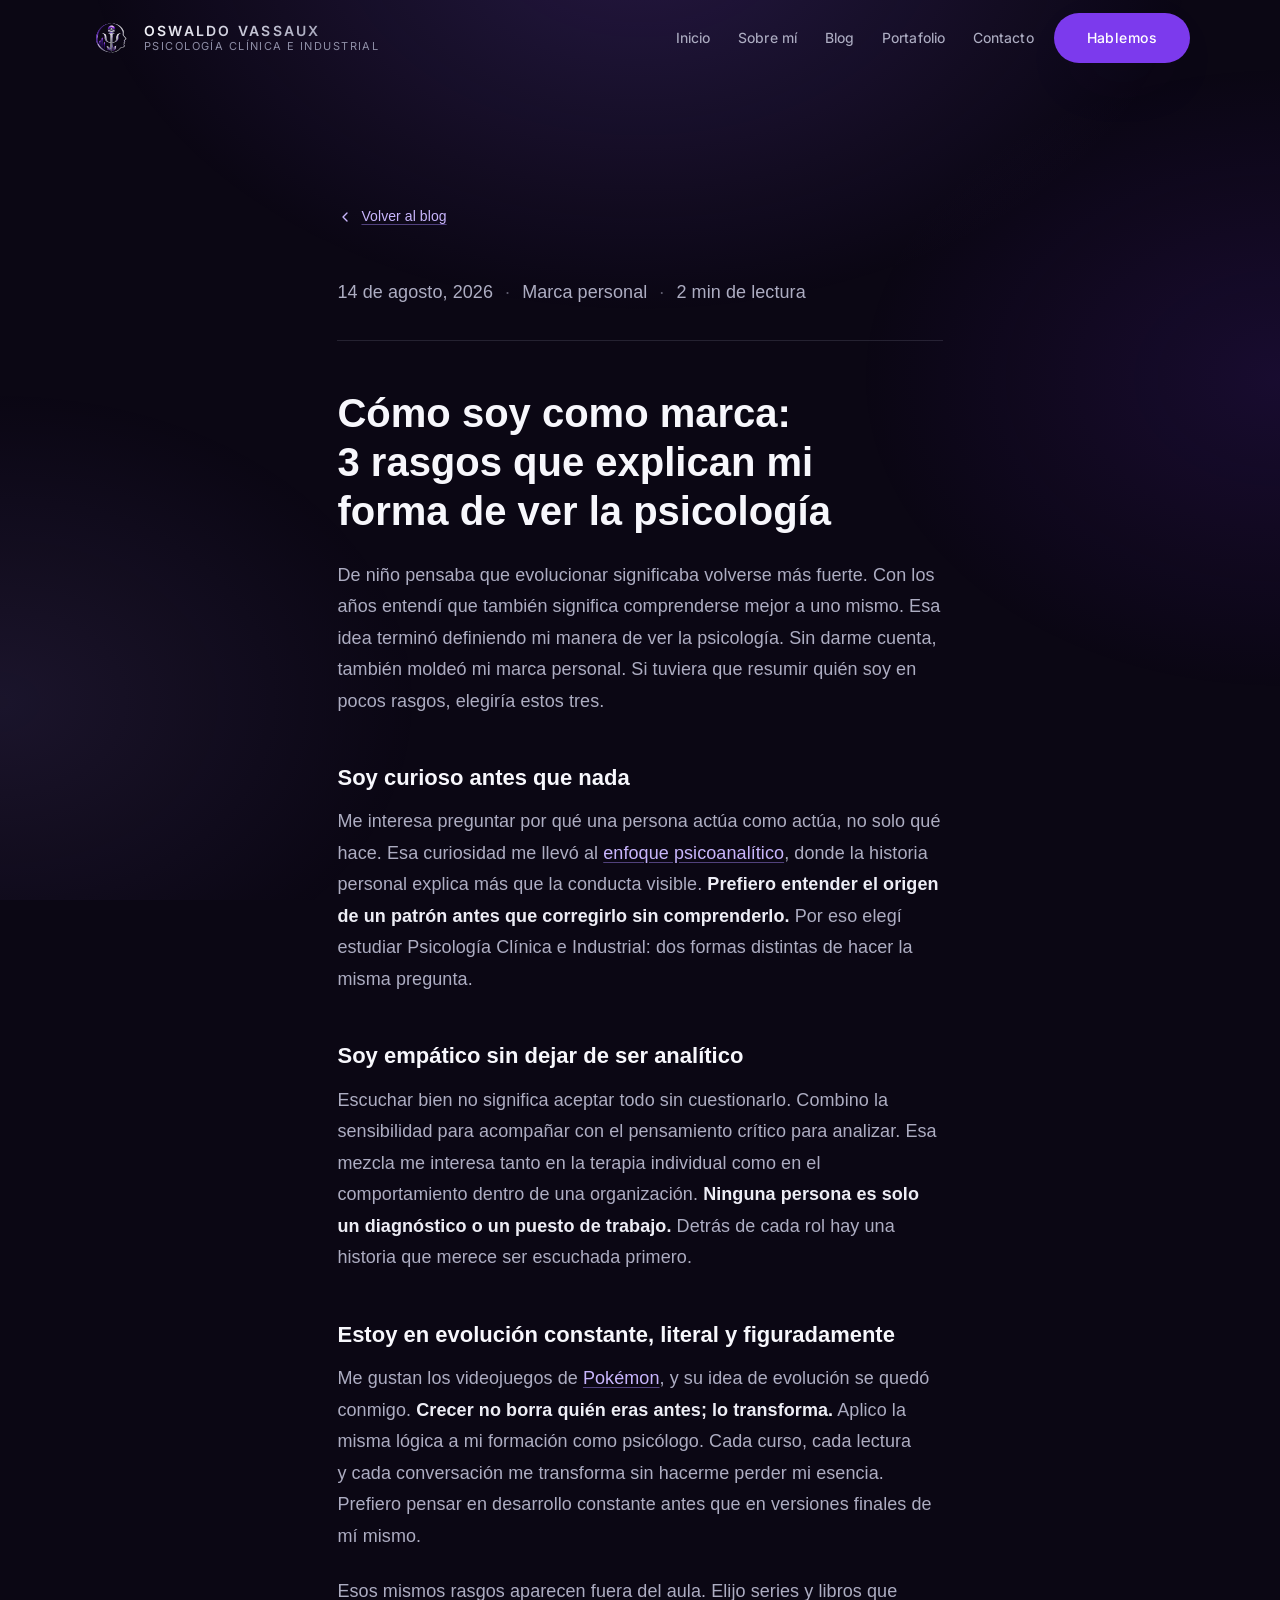
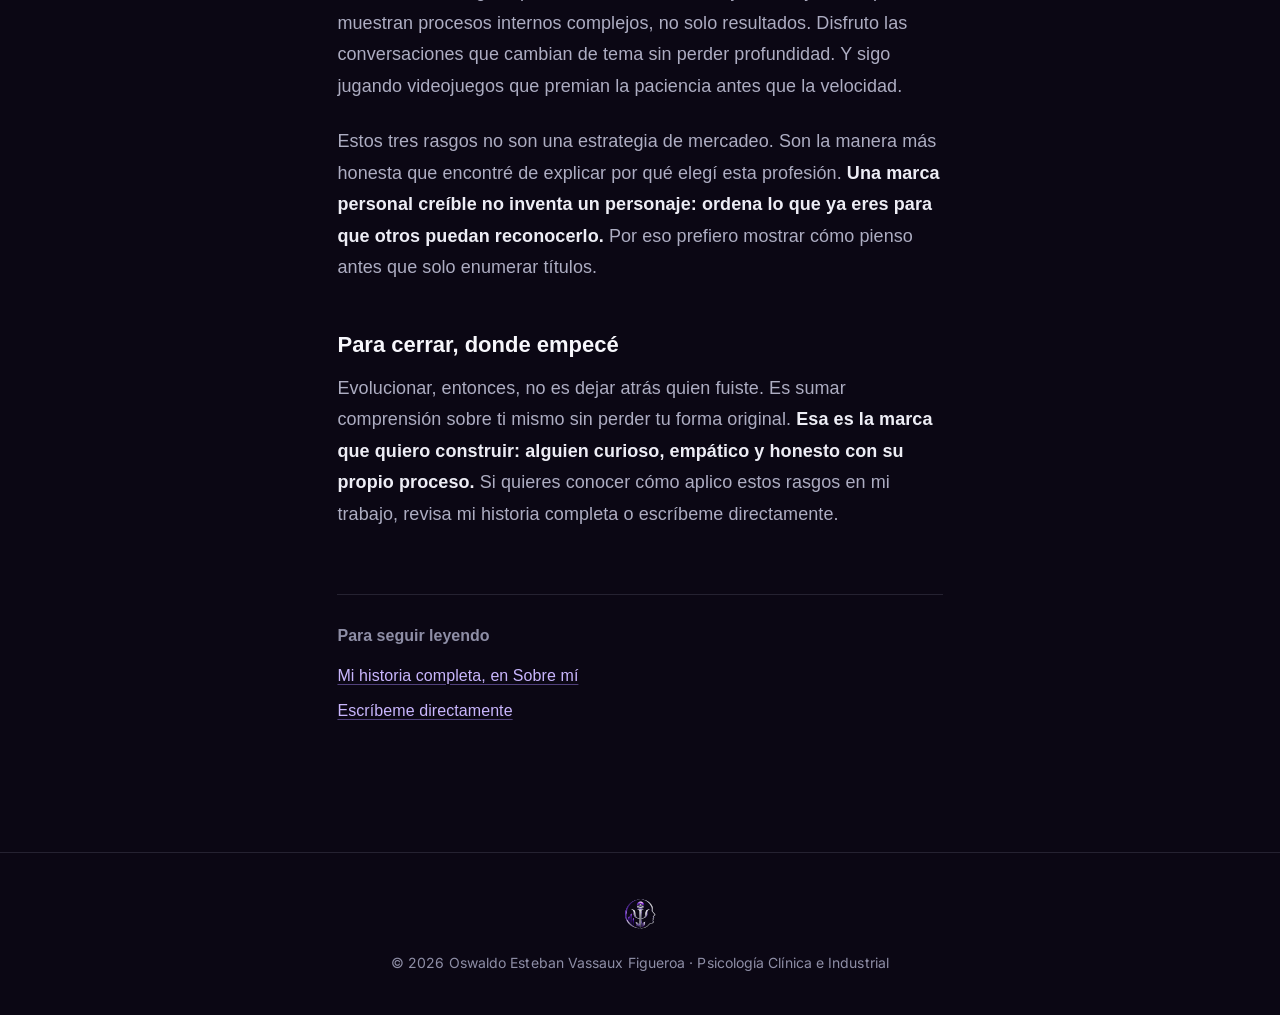
==== blog-como-soy-como-marca.html @ ae0f7b29 "feat: reestructurar como sitio multi-pagina con Home, Sobre mi, Blog y Portafolio/Contacto Reorganiz" ====
<!DOCTYPE html>
<html lang="es" class="no-js">
<head>
<meta charset="UTF-8">
<meta name="viewport" content="width=device-width, initial-scale=1">
<title>Cómo soy como marca: 3 rasgos que explican mi forma de ver la psicología</title>
<meta name="description" content="Tres rasgos de marca personal —curiosidad, empatía analítica y evolución constante— que explican por qué Oswaldo Vassaux eligió la psicología.">
<meta name="theme-color" content="#0B0714">

<meta property="og:type" content="article">
<meta property="og:locale" content="es_GT">
<meta property="og:title" content="Cómo soy como marca: 3 rasgos que explican mi forma de ver la psicología">
<meta property="og:description" content="Tres rasgos de marca personal que explican por qué elegí la psicología.">
<meta property="og:image" content="assets/img/og.jpg">
<meta name="twitter:card" content="summary_large_image">

<link rel="icon" href="assets/img/favicon-32.png" sizes="32x32" type="image/png">
<link rel="apple-touch-icon" href="assets/img/apple-touch-icon.png">

<link rel="preconnect" href="https://fonts.googleapis.com">
<link rel="preconnect" href="https://fonts.gstatic.com" crossorigin>
<link href="https://fonts.googleapis.com/css2?family=Inter:wght@300;400;500;600&family=Playfair+Display:ital,wght@0,400;0,500;0,600;1,400;1,500&display=swap" rel="stylesheet">
<link rel="stylesheet" href="assets/css/styles.css">
<link rel="stylesheet" href="assets/css/blog.css">
<script>document.documentElement.classList.remove('no-js');</script>
</head>
<body>

<a class="skip-link" href="#main">Saltar al contenido principal</a>

<header class="header" id="header">
  <div class="container header__inner">
    <a class="brand" href="index.html" aria-label="Oswaldo Vassaux — inicio">
      <img class="mark mark--nav" src="assets/img/marca.png" alt="" width="640" height="640" decoding="async">
      <span class="brand__text">
        <span class="brand__name">Oswaldo Vassaux</span>
        <span class="brand__role">Psicología Clínica e Industrial</span>
      </span>
    </a>
    <button class="nav__toggle" id="navToggle" type="button"
            aria-expanded="false" aria-controls="primaryNav" aria-label="Abrir menú de navegación">
      <span class="nav__toggle-bars" aria-hidden="true"><span></span><span></span><span></span></span>
    </button>
    <nav class="nav" id="primaryNav" aria-label="Navegación principal">
      <ul class="nav__list">
        <li><a class="nav__link" href="index.html">Inicio</a></li>
        <li><a class="nav__link" href="sobre-mi.html">Sobre mí</a></li>
        <li><a class="nav__link" href="blog.html">Blog</a></li>
        <li><a class="nav__link" href="portafolio.html">Portafolio</a></li>
        <li><a class="nav__link" href="contacto.html">Contacto</a></li>
      </ul>
      <a class="btn btn--primary" href="contacto.html">Hablemos</a>
    </nav>
  </div>
</header>

<main id="main">
<section class="section">
  <div class="container">

    <article class="blog-post">

      <a class="blog-post__back" href="blog.html">
        <svg viewBox="0 0 24 24" fill="none" stroke="currentColor" stroke-width="2" stroke-linecap="round" stroke-linejoin="round" aria-hidden="true"><path d="M15 6l-6 6 6 6"/></svg>
        Volver al blog
      </a>

      <p class="blog-post__meta">
        <time datetime="2026-08-14">14 de agosto, 2026</time>
        <span class="dot" aria-hidden="true">·</span>
        <span>Marca personal</span>
        <span class="dot" aria-hidden="true">·</span>
        <span>2 min de lectura</span>
      </p>

      <h1 class="blog-post__title">Cómo soy como marca: 3 rasgos que explican mi forma de ver la psicología</h1>

      <p class="blog-post__lead">
        De niño pensaba que evolucionar significaba volverse más fuerte. Con los
        años entendí que también significa comprenderse mejor a uno mismo. Esa
        idea terminó definiendo mi manera de ver la psicología. Sin darme cuenta,
        también moldeó mi marca personal. Si tuviera que resumir quién soy en
        pocos rasgos, elegiría estos tres.
      </p>

      <h2>Soy curioso antes que nada</h2>
      <p>
        Me interesa preguntar por qué una persona actúa como actúa, no solo qué
        hace. Esa curiosidad me llevó al
        <a href="https://es.wikipedia.org/wiki/Psicoan%C3%A1lisis" target="_blank" rel="noopener noreferrer">enfoque psicoanalítico</a>,
        donde la historia personal explica más que la conducta visible.
        <strong>Prefiero entender el origen de un patrón antes que corregirlo sin comprenderlo.</strong>
        Por eso elegí estudiar Psicología Clínica e Industrial: dos formas distintas
        de hacer la misma pregunta.
      </p>

      <h2>Soy empático sin dejar de ser analítico</h2>
      <p>
        Escuchar bien no significa aceptar todo sin cuestionarlo. Combino la
        sensibilidad para acompañar con el pensamiento crítico para analizar.
        Esa mezcla me interesa tanto en la terapia individual como en el
        comportamiento dentro de una organización.
        <strong>Ninguna persona es solo un diagnóstico o un puesto de trabajo.</strong>
        Detrás de cada rol hay una historia que merece ser escuchada primero.
      </p>

      <h2>Estoy en evolución constante, literal y figuradamente</h2>
      <p>
        Me gustan los videojuegos de <a href="https://www.pokemon.com/es/" target="_blank" rel="noopener noreferrer">Pokémon</a>,
        y su idea de evolución se quedó conmigo.
        <strong>Crecer no borra quién eras antes; lo transforma.</strong>
        Aplico la misma lógica a mi formación como psicólogo. Cada curso, cada
        lectura y cada conversación me transforma sin hacerme perder mi esencia.
        Prefiero pensar en desarrollo constante antes que en versiones finales
        de mí mismo.
      </p>
      <p>
        Esos mismos rasgos aparecen fuera del aula. Elijo series y libros que
        muestran procesos internos complejos, no solo resultados. Disfruto las
        conversaciones que cambian de tema sin perder profundidad. Y sigo
        jugando videojuegos que premian la paciencia antes que la velocidad.
      </p>

      <p>
        Estos tres rasgos no son una estrategia de mercadeo. Son la manera más
        honesta que encontré de explicar por qué elegí esta profesión.
        <strong>Una marca personal creíble no inventa un personaje: ordena lo que ya eres para que otros puedan reconocerlo.</strong>
        Por eso prefiero mostrar cómo pienso antes que solo enumerar títulos.
      </p>

      <h2>Para cerrar, donde empecé</h2>
      <p>
        Evolucionar, entonces, no es dejar atrás quien fuiste. Es sumar
        comprensión sobre ti mismo sin perder tu forma original.
        <strong>Esa es la marca que quiero construir: alguien curioso, empático y honesto con su propio proceso.</strong>
        Si quieres conocer cómo aplico estos rasgos en mi trabajo, revisa mi
        historia completa o escríbeme directamente.
      </p>

      <nav class="blog-post__links" aria-label="Enlaces relacionados">
        <h2>Para seguir leyendo</h2>
        <ul>
          <li><a href="sobre-mi.html">Mi historia completa, en Sobre mí</a></li>
          <li><a href="contacto.html">Escríbeme directamente</a></li>
        </ul>
      </nav>

    </article>

  </div>
</section>
</main>

<footer class="footer">
  <div class="container footer__inner">
    <img class="mark mark--nav" src="assets/img/marca.png" alt="" width="640" height="640" loading="lazy" decoding="async">
    <p class="footer__note">
      © <span id="year">2026</span> Oswaldo Esteban Vassaux Figueroa · Psicología Clínica e Industrial
    </p>
  </div>
</footer>

<script src="assets/js/main.js" defer></script>
</body>
</html>
---- assets/css/styles.css ----
/* ==========================================================================
   OSWALDO VASSAUX — Psicología Clínica e Industrial
   Design system: Minimalism & Swiss Style (dark editorial)
   Palette derived from the brand logo: aubergine, metallic silver, violet
   ========================================================================== */

/* --------------------------------------------------------------------------
   1. TOKENS
   -------------------------------------------------------------------------- */

:root {
  /* --- Surfaces (deep aubergine, from the logo background) --- */
  --color-bg:            #0B0714;
  --color-surface:       #100A1C;
  --color-surface-2:     #17102A;
  --color-surface-3:     #1E1537;

  /* --- Silver (metallic emblem) --- */
  --color-silver-100:    #F5F5FA;
  --color-silver-200:    #DFDFEA;
  --color-silver-300:    #C6C6D6;
  --color-silver-400:    #A2A2B8;
  --color-silver-500:    #82829A;

  /* --- Violet (gradient of the mark) --- */
  --color-violet-200:    #DDD1FE;
  --color-violet-300:    #C9B6FD;
  --color-violet-400:    #A78BFA;
  --color-violet-500:    #8B5CF6;
  --color-violet-600:    #7C3AED;
  --color-violet-700:    #6D28D9;
  --color-violet-900:    #3B1D75;

  /* --- Leaf accent (growth) --- */
  --color-leaf:          #9BD5B4;

  /* --- Semantic --- */
  --color-text:          #EDEDF5;   /* 16:1 on --color-bg */
  --color-text-muted:    #ADADC2;   /*  8.5:1 on --color-bg */
  --color-text-subtle:   #8E8EA6;   /*  5.6:1 on --color-bg */
  --color-heading:       #F7F7FC;
  --color-accent:        var(--color-violet-400);
  --color-cta:           var(--color-violet-600);
  --color-on-cta:        #FFFFFF;   /* 5.1:1 on --color-cta */
  --color-border:        rgba(199, 198, 224, 0.14);
  --color-border-strong: rgba(199, 198, 224, 0.26);
  --color-ring:          var(--color-violet-300);

  /* --- Gradients --- */
  --grad-silver: linear-gradient(135deg, #F5F5FA 0%, #C6C6D6 45%, #8E8EA6 100%);
  --grad-violet: linear-gradient(135deg, #C9B6FD 0%, #8B5CF6 55%, #6D28D9 100%);
  --grad-mixed:  linear-gradient(115deg, #DFDFEA 0%, #C9B6FD 40%, #8B5CF6 100%);

  /* --- Typography --- */
  --font-heading: 'Playfair Display', Georgia, 'Times New Roman', serif;
  --font-body:    'Inter', -apple-system, BlinkMacSystemFont, 'Segoe UI', Roboto, sans-serif;

  --text-xs:   0.75rem;    /* 12 */
  --text-sm:   0.875rem;   /* 14 */
  --text-base: 1rem;       /* 16 */
  --text-lg:   1.125rem;   /* 18 */
  --text-xl:   1.375rem;   /* 22 */
  --text-2xl:  1.75rem;    /* 28 */
  --text-3xl:  2.25rem;    /* 36 */
  --text-4xl:  3rem;       /* 48 */
  --text-5xl:  4rem;       /* 64 */

  /* --- Spacing (spacious scale, density dial = 3) --- */
  --space-1:  0.25rem;
  --space-2:  0.5rem;
  --space-3:  0.75rem;
  --space-4:  1rem;
  --space-5:  1.5rem;
  --space-6:  2rem;
  --space-7:  2.5rem;
  --space-8:  3rem;
  --space-9:  4rem;
  --space-10: 6rem;
  --space-11: 8rem;

  /* --- Radii --- */
  --radius-sm:  6px;
  --radius-md:  12px;
  --radius-lg:  18px;
  --radius-xl:  26px;
  --radius-pill: 999px;

  /* --- Motion (tier: standard) --- */
  --ease-out:   cubic-bezier(0.22, 0.61, 0.36, 1);
  --ease-in-out: cubic-bezier(0.65, 0, 0.35, 1);
  --dur-fast:   160ms;
  --dur-base:   240ms;
  --dur-slow:   520ms;

  /* --- Layout --- */
  --container: 1180px;
  --measure:   68ch;

  /* --- Elevation --- */
  --shadow-sm: 0 1px 2px rgba(0, 0, 0, 0.4);
  --shadow-md: 0 8px 24px -8px rgba(0, 0, 0, 0.6);
  --shadow-lg: 0 24px 60px -20px rgba(0, 0, 0, 0.75);
  --shadow-violet: 0 20px 60px -24px rgba(139, 92, 246, 0.55);

  /* --- Z-index scale --- */
  --z-base: 0;
  --z-raised: 10;
  --z-sticky: 40;
  --z-overlay: 100;
  --z-modal: 1000;
}

/* --------------------------------------------------------------------------
   2. RESET & BASE
   -------------------------------------------------------------------------- */

*,
*::before,
*::after { box-sizing: border-box; }

* { margin: 0; }

html {
  -webkit-text-size-adjust: 100%;
  scroll-behavior: smooth;
  scroll-padding-top: 6rem;
}

body {
  min-height: 100dvh;
  background-color: var(--color-bg);
  color: var(--color-text);
  font-family: var(--font-body);
  font-size: var(--text-base);
  line-height: 1.7;
  font-weight: 400;
  letter-spacing: 0.005em;
  -webkit-font-smoothing: antialiased;
  -moz-osx-font-smoothing: grayscale;
  overflow-x: hidden;
}

/* Ambient light from the logo's violet glow */
body::before {
  content: "";
  position: fixed;
  inset: 0;
  z-index: -1;
  pointer-events: none;
  background:
    radial-gradient(ellipse 900px 620px at 50% -8%,  rgba(139, 92, 246, 0.20), transparent 62%),
    radial-gradient(ellipse 700px 520px at 100% 42%, rgba(109, 40, 217, 0.14), transparent 60%),
    radial-gradient(ellipse 700px 520px at 0% 78%,   rgba(167, 139, 250, 0.10), transparent 60%);
}

img, svg { display: block; max-width: 100%; }
svg { height: auto; }

h1, h2, h3, h4 {
  font-family: var(--font-heading);
  color: var(--color-heading);
  font-weight: 500;
  line-height: 1.15;
  letter-spacing: -0.015em;
  text-wrap: balance;
}

p { text-wrap: pretty; overflow-wrap: anywhere; }

a { color: inherit; text-decoration: none; }

ul { list-style: none; padding: 0; }

::selection {
  background: var(--color-violet-600);
  color: #fff;
}

/* Focus — WCAG 2.2: >=2px perimeter, 3:1 state contrast */
:focus-visible {
  outline: 2px solid var(--color-ring);
  outline-offset: 3px;
  border-radius: var(--radius-sm);
}
:focus:not(:focus-visible) { outline: none; }

.skip-link {
  position: absolute;
  left: var(--space-4);
  top: var(--space-4);
  z-index: var(--z-modal);
  transform: translateY(-200%);
  background: var(--color-violet-600);
  color: #fff;
  padding: var(--space-3) var(--space-5);
  border-radius: var(--radius-sm);
  font-size: var(--text-sm);
  font-weight: 500;
  transition: transform var(--dur-base) var(--ease-out);
}
.skip-link:focus { transform: translateY(0); }

.sr-only {
  position: absolute;
  width: 1px; height: 1px;
  padding: 0; margin: -1px;
  overflow: hidden;
  clip: rect(0 0 0 0);
  clip-path: inset(50%);
  white-space: nowrap;
  border: 0;
}

/* --------------------------------------------------------------------------
   3. LAYOUT PRIMITIVES
   -------------------------------------------------------------------------- */

.container {
  width: 100%;
  max-width: var(--container);
  margin-inline: auto;
  padding-inline: var(--space-5);
}

.section {
  position: relative;
  padding-block: var(--space-10);
}

.section--tight { padding-block: var(--space-9); }

.section__head {
  max-width: 44rem;
  margin-bottom: var(--space-8);
}
.section__head--center {
  margin-inline: auto;
  text-align: center;
}

.eyebrow {
  display: inline-flex;
  align-items: center;
  gap: var(--space-3);
  font-family: var(--font-body);
  font-size: var(--text-xs);
  font-weight: 500;
  letter-spacing: 0.22em;
  text-transform: uppercase;
  color: var(--color-violet-300);
  margin-bottom: var(--space-4);
}
.eyebrow::before {
  content: "";
  width: 28px;
  height: 1px;
  background: linear-gradient(90deg, transparent, var(--color-violet-400));
  flex: none;
}
.section__head--center .eyebrow::after {
  content: "";
  width: 28px;
  height: 1px;
  background: linear-gradient(270deg, transparent, var(--color-violet-400));
  flex: none;
}

.section__title {
  font-size: clamp(1.75rem, 1.15rem + 2.6vw, var(--text-3xl));
  margin-bottom: var(--space-4);
}

.section__lead {
  font-size: var(--text-lg);
  color: var(--color-text-muted);
  max-width: var(--measure);
}
.section__head--center .section__lead { margin-inline: auto; }

.prose > * + * { margin-top: var(--space-5); }
.prose p {
  color: var(--color-text-muted);
  max-width: var(--measure);
  font-size: var(--text-lg);
}
.prose strong {
  color: var(--color-text);
  font-weight: 600;
}
.prose em {
  color: var(--color-violet-300);
  font-style: normal;
}

.rule {
  height: 1px;
  border: 0;
  background: linear-gradient(90deg, transparent, var(--color-border-strong) 22%, var(--color-border-strong) 78%, transparent);
  margin: 0;
}

/* --------------------------------------------------------------------------
   4. BRAND MARK
   -------------------------------------------------------------------------- */

.mark { display: block; height: auto; }
.mark--nav   { width: 42px; }
.mark--hero  { width: clamp(190px, 42vw, 300px); }
.mark--panel { width: clamp(200px, 44vw, 330px); }

/* El PNG ya trae su propio brillo metálico: solo una sombra sutil de apoyo */
.mark--hero {
  filter: drop-shadow(0 16px 40px rgba(139, 92, 246, 0.30));
}

/* --------------------------------------------------------------------------
   5. HEADER / NAVIGATION
   -------------------------------------------------------------------------- */

.header {
  position: sticky;
  top: 0;
  z-index: var(--z-sticky);
  border-bottom: 1px solid transparent;
  transition: background-color var(--dur-base) var(--ease-out),
              border-color var(--dur-base) var(--ease-out),
              backdrop-filter var(--dur-base) var(--ease-out);
}

.header.is-stuck {
  background-color: rgba(11, 7, 20, 0.82);
  backdrop-filter: blur(16px) saturate(140%);
  -webkit-backdrop-filter: blur(16px) saturate(140%);
  border-bottom-color: var(--color-border);
}

.header__inner {
  display: flex;
  align-items: center;
  justify-content: space-between;
  gap: var(--space-5);
  min-height: 76px;
}

.brand {
  display: flex;
  align-items: center;
  gap: var(--space-3);
  flex: none;
  padding: var(--space-2);
  margin: calc(var(--space-2) * -1);
  border-radius: var(--radius-md);
}

.brand__text { display: flex; flex-direction: column; line-height: 1.2; }

.brand__name {
  font-family: var(--font-body);
  font-size: var(--text-sm);
  font-weight: 600;
  letter-spacing: 0.16em;
  text-transform: uppercase;
  background: var(--grad-silver);
  -webkit-background-clip: text;
  background-clip: text;
  color: transparent;
}

.brand__role {
  font-size: 0.6875rem;
  letter-spacing: 0.13em;
  text-transform: uppercase;
  color: var(--color-text-subtle);
}

.nav { display: flex; align-items: center; gap: var(--space-2); }

.nav__list {
  display: flex;
  align-items: center;
  gap: var(--space-1);
}

.nav__link {
  display: inline-flex;
  align-items: center;
  min-height: 44px;
  padding: var(--space-2) var(--space-3);
  border-radius: var(--radius-pill);
  font-size: var(--text-sm);
  font-weight: 450;
  white-space: nowrap;
  color: var(--color-text-muted);
  transition: color var(--dur-fast) var(--ease-out),
              background-color var(--dur-fast) var(--ease-out);
  cursor: pointer;
}
.nav__link:hover { color: var(--color-text); background-color: rgba(199, 198, 224, 0.07); }
.nav__link[aria-current="page"] {
  color: var(--color-violet-200);
  background-color: rgba(139, 92, 246, 0.16);
}

.nav__toggle {
  display: none;
  align-items: center;
  justify-content: center;
  width: 46px;
  height: 46px;
  border: 1px solid var(--color-border-strong);
  border-radius: var(--radius-md);
  background: rgba(199, 198, 224, 0.05);
  color: var(--color-text);
  cursor: pointer;
  transition: background-color var(--dur-fast) var(--ease-out);
}
.nav__toggle:hover { background: rgba(199, 198, 224, 0.11); }

.nav__toggle-bars { width: 20px; height: 14px; position: relative; }
.nav__toggle-bars span {
  position: absolute;
  left: 0;
  width: 100%;
  height: 1.5px;
  border-radius: 2px;
  background: currentColor;
  transition: transform var(--dur-base) var(--ease-out),
              opacity var(--dur-fast) var(--ease-out);
}
.nav__toggle-bars span:nth-child(1) { top: 0; }
.nav__toggle-bars span:nth-child(2) { top: 6.25px; }
.nav__toggle-bars span:nth-child(3) { top: 12.5px; }

.nav__toggle[aria-expanded="true"] .nav__toggle-bars span:nth-child(1) { transform: translateY(6.25px) rotate(45deg); }
.nav__toggle[aria-expanded="true"] .nav__toggle-bars span:nth-child(2) { opacity: 0; }
.nav__toggle[aria-expanded="true"] .nav__toggle-bars span:nth-child(3) { transform: translateY(-6.25px) rotate(-45deg); }

/* --------------------------------------------------------------------------
   6. BUTTONS
   -------------------------------------------------------------------------- */

.btn {
  display: inline-flex;
  align-items: center;
  justify-content: center;
  gap: var(--space-3);
  min-height: 48px;
  padding: var(--space-3) var(--space-6);
  border: 1px solid transparent;
  border-radius: var(--radius-pill);
  font-family: var(--font-body);
  font-size: var(--text-sm);
  font-weight: 500;
  letter-spacing: 0.03em;
  cursor: pointer;
  white-space: nowrap;
  transition: transform var(--dur-fast) var(--ease-out),
              background-color var(--dur-base) var(--ease-out),
              border-color var(--dur-base) var(--ease-out),
              box-shadow var(--dur-base) var(--ease-out),
              color var(--dur-base) var(--ease-out);
}

.btn:active { transform: translateY(1px); }

.btn--primary {
  background: var(--color-cta);
  color: var(--color-on-cta);
  box-shadow: var(--shadow-violet);
}
.btn--primary:hover {
  background: var(--color-violet-500);
  box-shadow: 0 24px 68px -22px rgba(139, 92, 246, 0.75);
}

.btn--ghost {
  background: rgba(199, 198, 224, 0.05);
  border-color: var(--color-border-strong);
  color: var(--color-text);
}
.btn--ghost:hover {
  background: rgba(199, 198, 224, 0.11);
  border-color: var(--color-silver-400);
}

.btn__icon { flex: none; width: 16px; height: 16px; }

/* --------------------------------------------------------------------------
   7. HERO
   -------------------------------------------------------------------------- */

.hero {
  position: relative;
  padding-block: var(--space-9) var(--space-10);
}

.hero__grid {
  display: grid;
  grid-template-columns: 1fr;
  gap: var(--space-8);
  align-items: center;
  justify-items: center;
  text-align: center;
}

.hero__mark-wrap { position: relative; display: grid; place-items: center; }

.hero__halo {
  position: absolute;
  width: 132%;
  aspect-ratio: 1;
  border-radius: 50%;
  background: radial-gradient(circle, rgba(139, 92, 246, 0.30) 0%, transparent 68%);
  animation: halo 7s var(--ease-in-out) infinite;
  pointer-events: none;
}

@keyframes halo {
  0%, 100% { opacity: 0.75; transform: scale(1); }
  50%      { opacity: 1;    transform: scale(1.06); }
}

.hero__name {
  font-family: var(--font-body);
  font-size: clamp(1.9rem, 0.9rem + 4.4vw, 3.6rem);
  font-weight: 300;
  letter-spacing: 0.16em;
  line-height: 1.1;
  text-transform: uppercase;
  background: var(--grad-silver);
  -webkit-background-clip: text;
  background-clip: text;
  color: transparent;
  margin-bottom: var(--space-4);
}

.hero__role {
  display: flex;
  align-items: center;
  justify-content: center;
  gap: var(--space-4);
  font-size: clamp(0.7rem, 0.6rem + 0.5vw, var(--text-sm));
  font-weight: 400;
  letter-spacing: 0.24em;
  text-transform: uppercase;
  color: var(--color-violet-300);
  margin-bottom: var(--space-7);
}
.hero__role::before,
.hero__role::after {
  content: "";
  height: 1px;
  width: clamp(20px, 8vw, 70px);
  background: linear-gradient(90deg, transparent, var(--color-violet-400), transparent);
  flex: none;
}

.hero__tagline {
  font-size: clamp(1.5rem, 1rem + 2.2vw, 2.75rem);
  font-weight: 400;
  font-style: italic;
  line-height: 1.25;
  margin-bottom: var(--space-6);
  max-width: 20ch;
  margin-inline: auto;
}
.hero__tagline em {
  font-style: italic;
  background: var(--grad-mixed);
  -webkit-background-clip: text;
  background-clip: text;
  color: transparent;
}

.hero__body { max-width: 60ch; margin-inline: auto; }
.hero__body p {
  color: var(--color-text-muted);
  font-size: var(--text-lg);
}
.hero__body p + p { margin-top: var(--space-4); }

.hero__pillars {
  display: flex;
  flex-wrap: wrap;
  justify-content: center;
  gap: var(--space-2) var(--space-3);
  margin-block: var(--space-7);
}

.pillar {
  display: inline-flex;
  align-items: center;
  gap: var(--space-2);
  padding: var(--space-2) var(--space-4);
  border: 1px solid var(--color-border);
  border-radius: var(--radius-pill);
  background: rgba(199, 198, 224, 0.04);
  font-size: var(--text-sm);
  font-weight: 450;
  color: var(--color-silver-200);
  letter-spacing: 0.05em;
}
.pillar::before {
  content: "";
  width: 5px;
  height: 5px;
  border-radius: 50%;
  background: var(--color-violet-400);
  flex: none;
}

.hero__actions {
  display: flex;
  flex-wrap: wrap;
  justify-content: center;
  gap: var(--space-3);
}

.hero__scroll {
  display: inline-flex;
  flex-direction: column;
  align-items: center;
  gap: var(--space-2);
  margin-top: var(--space-9);
  font-size: var(--text-xs);
  letter-spacing: 0.2em;
  text-transform: uppercase;
  color: var(--color-text-subtle);
  transition: color var(--dur-fast) var(--ease-out);
  cursor: pointer;
}
.hero__scroll:hover { color: var(--color-violet-300); }
.hero__scroll svg { animation: nudge 2.4s var(--ease-in-out) infinite; }

@keyframes nudge {
  0%, 100% { transform: translateY(0); }
  50%      { transform: translateY(5px); }
}

/* --------------------------------------------------------------------------
   8. CARDS / PANELS
   -------------------------------------------------------------------------- */

.panel {
  position: relative;
  padding: var(--space-7);
  border: 1px solid var(--color-border);
  border-radius: var(--radius-lg);
  background:
    linear-gradient(160deg, rgba(30, 21, 55, 0.72) 0%, rgba(16, 10, 28, 0.55) 100%);
  box-shadow: var(--shadow-md);
  transition: border-color var(--dur-base) var(--ease-out),
              transform var(--dur-base) var(--ease-out),
              box-shadow var(--dur-base) var(--ease-out);
}

.panel--interactive:hover {
  border-color: var(--color-border-strong);
  transform: translateY(-3px);
  box-shadow: var(--shadow-lg);
}

.panel__title {
  font-size: var(--text-xl);
  margin-bottom: var(--space-3);
}

.panel__text {
  color: var(--color-text-muted);
  font-size: var(--text-base);
}

/* --- Areas: two flagship columns --- */
.areas {
  display: grid;
  grid-template-columns: 1fr;
  gap: var(--space-6);
}

.area { display: flex; flex-direction: column; gap: var(--space-5); }

.area__badge {
  display: inline-flex;
  align-items: center;
  gap: var(--space-3);
  align-self: flex-start;
  padding: var(--space-2) var(--space-4);
  border-radius: var(--radius-pill);
  border: 1px solid var(--color-border-strong);
  background: rgba(139, 92, 246, 0.12);
  font-size: var(--text-xs);
  font-weight: 500;
  letter-spacing: 0.16em;
  text-transform: uppercase;
  color: var(--color-violet-200);
}
.area__badge svg { width: 15px; height: 15px; flex: none; }

.area__title { font-size: var(--text-2xl); }

.area__sub {
  font-family: var(--font-body);
  font-size: var(--text-sm);
  font-weight: 500;
  letter-spacing: 0.14em;
  text-transform: uppercase;
  color: var(--color-silver-400);
  margin-top: var(--space-3);
}

.area__text { color: var(--color-text-muted); }
.area__text + .area__text { margin-top: var(--space-4); }

.chips__label {
  font-size: var(--text-xs);
  font-weight: 500;
  letter-spacing: 0.16em;
  text-transform: uppercase;
  color: var(--color-text-subtle);
  margin-bottom: var(--space-3);
}

.chips {
  display: flex;
  flex-wrap: wrap;
  gap: var(--space-2);
}

.chip {
  display: inline-flex;
  align-items: center;
  min-height: 32px;
  padding: var(--space-1) var(--space-4);
  border: 1px solid var(--color-border);
  border-radius: var(--radius-pill);
  background: rgba(199, 198, 224, 0.045);
  font-size: var(--text-sm);
  color: var(--color-silver-200);
  transition: border-color var(--dur-fast) var(--ease-out),
              background-color var(--dur-fast) var(--ease-out);
}
.chip:hover {
  border-color: rgba(167, 139, 250, 0.5);
  background: rgba(139, 92, 246, 0.12);
}

.quote {
  position: relative;
  margin: 0;
  padding: var(--space-5) var(--space-5) var(--space-5) var(--space-7);
  border-left: 2px solid;
  border-image: linear-gradient(180deg, var(--color-violet-400), transparent) 1;
  font-family: var(--font-heading);
  font-size: var(--text-lg);
  font-style: italic;
  line-height: 1.5;
  color: var(--color-silver-200);
}

/* --------------------------------------------------------------------------
   9. CONVERGENCE BLOCK
   -------------------------------------------------------------------------- */

.converge {
  display: grid;
  grid-template-columns: 1fr;
  gap: var(--space-6);
  align-items: center;
  padding: var(--space-8) var(--space-6);
  border: 1px solid var(--color-border);
  border-radius: var(--radius-xl);
  background:
    radial-gradient(ellipse 620px 320px at 50% 0%, rgba(139, 92, 246, 0.16), transparent 70%),
    linear-gradient(165deg, rgba(30, 21, 55, 0.60), rgba(11, 7, 20, 0.35));
}

.converge__statement {
  font-size: clamp(1.25rem, 0.95rem + 1.5vw, 1.9rem);
  line-height: 1.35;
  text-align: center;
  max-width: 26ch;
  margin-inline: auto;
}
.converge__statement strong {
  font-weight: 500;
  background: var(--grad-mixed);
  -webkit-background-clip: text;
  background-clip: text;
  color: transparent;
}

.converge__cols {
  display: grid;
  grid-template-columns: 1fr;
  gap: var(--space-5);
  width: 100%;
}

.converge__col {
  padding: var(--space-5);
  border: 1px solid var(--color-border);
  border-radius: var(--radius-md);
  background: rgba(11, 7, 20, 0.4);
}
.converge__col h3 {
  font-family: var(--font-body);
  font-size: var(--text-xs);
  font-weight: 600;
  letter-spacing: 0.18em;
  text-transform: uppercase;
  color: var(--color-violet-300);
  margin-bottom: var(--space-3);
}
.converge__col p { color: var(--color-text-muted); font-size: var(--text-base); }

.converge__goal {
  text-align: center;
  font-size: clamp(1.1rem, 0.9rem + 1vw, 1.5rem);
  font-style: italic;
  color: var(--color-silver-100);
}

/* --------------------------------------------------------------------------
   10. VALUES
   -------------------------------------------------------------------------- */

.values {
  display: grid;
  grid-template-columns: 1fr;
  gap: var(--space-5);
  counter-reset: value;
}

.value {
  position: relative;
  padding: var(--space-6);
  border: 1px solid var(--color-border);
  border-radius: var(--radius-lg);
  background: linear-gradient(160deg, rgba(30, 21, 55, 0.55), rgba(16, 10, 28, 0.35));
  counter-increment: value;
  transition: border-color var(--dur-base) var(--ease-out),
              transform var(--dur-base) var(--ease-out);
}
.value:hover {
  border-color: rgba(167, 139, 250, 0.42);
  transform: translateY(-3px);
}

.value::before {
  content: counter(value, decimal-leading-zero);
  display: block;
  font-family: var(--font-heading);
  font-size: var(--text-sm);
  letter-spacing: 0.1em;
  color: var(--color-violet-400);
  margin-bottom: var(--space-4);
}

.value__title {
  font-size: var(--text-xl);
  margin-bottom: var(--space-3);
}

.value__text { color: var(--color-text-muted); font-size: var(--text-base); }

/* --------------------------------------------------------------------------
   11. PHILOSOPHY
   -------------------------------------------------------------------------- */

.philosophy {
  position: relative;
  text-align: center;
}

.philosophy__statement {
  font-size: clamp(1.5rem, 1.05rem + 2.1vw, 2.6rem);
  line-height: 1.28;
  max-width: 22ch;
  margin: 0 auto var(--space-7);
}
.philosophy__statement em {
  font-style: italic;
  background: var(--grad-mixed);
  -webkit-background-clip: text;
  background-clip: text;
  color: transparent;
}

.beats {
  display: flex;
  flex-wrap: wrap;
  justify-content: center;
  gap: var(--space-3);
  margin-block: var(--space-7);
}

.beat {
  padding: var(--space-2) var(--space-5);
  border: 1px solid var(--color-border);
  border-radius: var(--radius-pill);
  background: rgba(199, 198, 224, 0.04);
  font-family: var(--font-heading);
  font-size: var(--text-lg);
  font-style: italic;
  color: var(--color-silver-200);
}

.philosophy .prose { margin-inline: auto; }
.philosophy .prose p { margin-inline: auto; text-align: center; }

/* --------------------------------------------------------------------------
   12. CONTENT / PSYCHOEDUCATION
   -------------------------------------------------------------------------- */

.topics {
  display: grid;
  grid-template-columns: 1fr;
  gap: var(--space-5);
  margin-top: var(--space-7);
}

.closing-note {
  margin-top: var(--space-8);
  padding: var(--space-7);
  border: 1px solid var(--color-border);
  border-radius: var(--radius-lg);
  background: radial-gradient(ellipse 520px 260px at 50% 0%, rgba(139, 92, 246, 0.14), transparent 70%);
  text-align: center;
}
.closing-note h3 {
  font-size: clamp(1.35rem, 1.1rem + 1.2vw, 1.9rem);
  margin-bottom: var(--space-3);
}
.closing-note p {
  color: var(--color-text-muted);
  max-width: 52ch;
  margin-inline: auto;
}

/* --- Offer grid (¿Qué puedes encontrar aquí?) --- */
.offers {
  display: grid;
  grid-template-columns: 1fr;
  gap: var(--space-5);
}

.offer {
  display: flex;
  flex-direction: column;
  gap: var(--space-4);
  padding: var(--space-6);
  border: 1px solid var(--color-border);
  border-radius: var(--radius-lg);
  background: linear-gradient(160deg, rgba(30, 21, 55, 0.55), rgba(16, 10, 28, 0.35));
  transition: border-color var(--dur-base) var(--ease-out),
              transform var(--dur-base) var(--ease-out);
}
.offer:hover {
  border-color: rgba(167, 139, 250, 0.42);
  transform: translateY(-3px);
}

.offer__icon {
  display: grid;
  place-items: center;
  width: 48px;
  height: 48px;
  border-radius: var(--radius-md);
  border: 1px solid rgba(167, 139, 250, 0.32);
  background: rgba(139, 92, 246, 0.14);
  color: var(--color-violet-300);
  flex: none;
}
.offer__icon svg { width: 24px; height: 24px; }

.offer__title { font-size: var(--text-lg); }
.offer__text { color: var(--color-text-muted); font-size: var(--text-base); }

/* --------------------------------------------------------------------------
   13. SYMBOL / IDENTITY
   -------------------------------------------------------------------------- */

.symbol {
  display: grid;
  grid-template-columns: 1fr;
  gap: var(--space-8);
  align-items: center;
}

.symbol__stage {
  position: relative;
  display: grid;
  place-items: center;
  padding: var(--space-8);
  border: 1px solid var(--color-border);
  border-radius: var(--radius-xl);
  background:
    radial-gradient(circle at 50% 45%, rgba(139, 92, 246, 0.20), transparent 66%),
    linear-gradient(165deg, rgba(23, 16, 42, 0.75), rgba(11, 7, 20, 0.5));
}

.legend { display: grid; gap: var(--space-2); }

.legend__item {
  display: grid;
  grid-template-columns: auto 1fr;
  gap: var(--space-4);
  align-items: start;
  padding: var(--space-4);
  border-radius: var(--radius-md);
  border: 1px solid transparent;
  transition: border-color var(--dur-base) var(--ease-out),
              background-color var(--dur-base) var(--ease-out);
}
.legend__item:hover {
  border-color: var(--color-border);
  background: rgba(199, 198, 224, 0.04);
}

.legend__icon {
  display: grid;
  place-items: center;
  width: 42px;
  height: 42px;
  border-radius: var(--radius-sm);
  border: 1px solid rgba(167, 139, 250, 0.3);
  background: rgba(139, 92, 246, 0.12);
  color: var(--color-violet-300);
  flex: none;
}
.legend__icon svg { width: 22px; height: 22px; }

.legend__title {
  font-family: var(--font-body);
  font-size: var(--text-xs);
  font-weight: 600;
  letter-spacing: 0.16em;
  text-transform: uppercase;
  color: var(--color-silver-100);
  margin-bottom: var(--space-1);
}

.legend__text {
  font-size: var(--text-sm);
  color: var(--color-text-muted);
  line-height: 1.6;
}

.symbol__closing {
  margin-top: var(--space-7);
  text-align: center;
  font-size: clamp(1.15rem, 0.95rem + 1.1vw, 1.6rem);
  font-family: var(--font-heading);
  font-style: italic;
  line-height: 1.4;
  color: var(--color-silver-100);
  max-width: 34ch;
  margin-inline: auto;
}

/* --------------------------------------------------------------------------
   14. CONTACT
   -------------------------------------------------------------------------- */

.contact {
  padding: var(--space-9) var(--space-6);
  border: 1px solid var(--color-border);
  border-radius: var(--radius-xl);
  background:
    radial-gradient(ellipse 700px 380px at 50% 0%, rgba(139, 92, 246, 0.22), transparent 68%),
    linear-gradient(165deg, rgba(30, 21, 55, 0.65), rgba(11, 7, 20, 0.4));
  text-align: center;
}

.contact__links {
  display: grid;
  grid-template-columns: 1fr;
  gap: var(--space-4);
  margin-top: var(--space-8);
  text-align: left;
}

.contact__link {
  display: flex;
  align-items: center;
  gap: var(--space-4);
  min-height: 64px;
  padding: var(--space-4) var(--space-5);
  border: 1px solid var(--color-border);
  border-radius: var(--radius-md);
  background: rgba(11, 7, 20, 0.45);
  transition: border-color var(--dur-base) var(--ease-out),
              background-color var(--dur-base) var(--ease-out),
              transform var(--dur-base) var(--ease-out);
  cursor: pointer;
}
.contact__link:hover {
  border-color: rgba(167, 139, 250, 0.5);
  background: rgba(139, 92, 246, 0.12);
  transform: translateY(-2px);
}

.contact__icon {
  display: grid;
  place-items: center;
  width: 40px;
  height: 40px;
  border-radius: var(--radius-sm);
  background: rgba(139, 92, 246, 0.16);
  color: var(--color-violet-300);
  flex: none;
}
.contact__icon svg { width: 20px; height: 20px; }

.contact__meta { display: flex; flex-direction: column; min-width: 0; }

.contact__label {
  font-size: var(--text-xs);
  font-weight: 500;
  letter-spacing: 0.14em;
  text-transform: uppercase;
  color: var(--color-text-subtle);
}

.contact__value {
  font-size: var(--text-base);
  color: var(--color-text);
  overflow-wrap: anywhere;
}

/* --------------------------------------------------------------------------
   15. CLOSING QUOTE + FOOTER
   -------------------------------------------------------------------------- */

.closing {
  text-align: center;
  padding-block: var(--space-10);
}

.closing__quote {
  font-size: clamp(1.6rem, 1.1rem + 2.4vw, 3rem);
  font-style: italic;
  line-height: 1.25;
  max-width: 18ch;
  margin: 0 auto var(--space-6);
}
.closing__quote em {
  font-style: italic;
  background: var(--grad-mixed);
  -webkit-background-clip: text;
  background-clip: text;
  color: transparent;
}

.closing__attr {
  font-size: var(--text-sm);
  letter-spacing: 0.18em;
  text-transform: uppercase;
  color: var(--color-text-subtle);
}
.closing__attr strong {
  display: block;
  font-family: var(--font-body);
  font-weight: 500;
  letter-spacing: 0.16em;
  color: var(--color-silver-200);
  margin-bottom: var(--space-1);
}

.footer {
  border-top: 1px solid var(--color-border);
  padding-block: var(--space-7);
}

.footer__inner {
  display: flex;
  flex-direction: column;
  align-items: center;
  gap: var(--space-4);
  text-align: center;
}

.footer__note {
  font-size: var(--text-sm);
  color: var(--color-text-subtle);
}

/* --------------------------------------------------------------------------
   16. SCROLL REVEAL
   -------------------------------------------------------------------------- */

.reveal {
  opacity: 0;
  transform: translateY(20px);
  transition: opacity var(--dur-slow) var(--ease-out),
              transform var(--dur-slow) var(--ease-out);
  transition-delay: var(--reveal-delay, 0ms);
}
.reveal.is-visible {
  opacity: 1;
  transform: none;
}

/* No JS: never hide content */
.no-js .reveal { opacity: 1; transform: none; }

/* --------------------------------------------------------------------------
   17. RESPONSIVE
   -------------------------------------------------------------------------- */

@media (min-width: 640px) {
  .contact__links { grid-template-columns: repeat(3, 1fr); }
  .values         { grid-template-columns: repeat(2, 1fr); }
  .offers         { grid-template-columns: repeat(2, 1fr); }
  .topics         { grid-template-columns: repeat(2, 1fr); }
  .converge__cols { grid-template-columns: repeat(2, 1fr); }
}

@media (min-width: 900px) {
  .container { padding-inline: var(--space-7); }
  .areas     { grid-template-columns: repeat(2, 1fr); }
  .panel     { padding: var(--space-8); }
  .converge  { padding: var(--space-9) var(--space-8); }
  .contact   { padding: var(--space-10) var(--space-9); }
  .symbol    { grid-template-columns: 0.85fr 1.15fr; gap: var(--space-9); }
  .section   { padding-block: var(--space-11); }
  .section--tight { padding-block: var(--space-10); }
}

@media (min-width: 1100px) {
  .values { grid-template-columns: repeat(4, 1fr); }
  .offers { grid-template-columns: repeat(4, 1fr); }
}

/* Mobile navigation — se mantiene hasta que el nav completo cabe sin desbordar */
@media (max-width: 1079px) {
  .nav__toggle { display: inline-flex; }

  .nav {
    position: fixed;
    inset: 76px 0 auto 0;
    flex-direction: column;
    align-items: stretch;
    gap: 0;
    padding: var(--space-4) var(--space-5) var(--space-7);
    background: rgba(11, 7, 20, 0.97);
    backdrop-filter: blur(18px);
    -webkit-backdrop-filter: blur(18px);
    border-bottom: 1px solid var(--color-border);
    max-height: calc(100dvh - 76px);
    overflow-y: auto;
    visibility: hidden;
    opacity: 0;
    transform: translateY(-8px);
    transition: opacity var(--dur-base) var(--ease-out),
                transform var(--dur-base) var(--ease-out),
                visibility 0s linear var(--dur-base);
  }

  .nav.is-open {
    visibility: visible;
    opacity: 1;
    transform: none;
    transition-delay: 0s;
  }

  .nav__list {
    flex-direction: column;
    align-items: stretch;
    gap: var(--space-1);
    width: 100%;
  }

  .nav__link {
    width: 100%;
    min-height: 52px;
    padding: var(--space-3) var(--space-4);
    border-radius: var(--radius-md);
    font-size: var(--text-base);
  }

  .nav .btn { width: 100%; margin-top: var(--space-4); }
}

@media (max-width: 420px) {
  .hero__role { letter-spacing: 0.14em; gap: var(--space-2); }
  .beat { font-size: var(--text-base); }
}

/* --------------------------------------------------------------------------
   18. REDUCED MOTION
   -------------------------------------------------------------------------- */

@media (prefers-reduced-motion: reduce) {
  html { scroll-behavior: auto; }

  *,
  *::before,
  *::after {
    animation-duration: 0.001ms !important;
    animation-iteration-count: 1 !important;
    transition-duration: 0.001ms !important;
    scroll-behavior: auto !important;
  }

  .reveal { opacity: 1 !important; transform: none !important; }
  .hero__halo, .hero__scroll svg { animation: none !important; }
  .panel--interactive:hover,
  .value:hover,
  .offer:hover,
  .contact__link:hover { transform: none; }
}

/* --------------------------------------------------------------------------
   19b. FOTO DEL HERO (Home) + CABECERAS DE PÁGINA SECUNDARIAS
   -------------------------------------------------------------------------- */

.hero__photo-wrap {
  position: relative;
  display: grid;
  place-items: center;
  width: clamp(200px, 46vw, 320px);
  aspect-ratio: 1;
}

.hero__photo {
  width: 100%;
  height: 100%;
  border-radius: 50%;
  object-fit: cover;
  border: 1px solid var(--color-border-strong);
  box-shadow: var(--shadow-lg);
  position: relative;
  z-index: 1;
  background: var(--color-surface-2);
}

/* Marco de respaldo: se ve intencional aun sin fotografía cargada */
.avatar-placeholder {
  width: 100%;
  height: 100%;
  border-radius: 50%;
  display: grid;
  place-items: center;
  border: 1px solid var(--color-border-strong);
  background:
    radial-gradient(circle at 38% 30%, rgba(139, 92, 246, 0.24), transparent 60%),
    linear-gradient(160deg, rgba(30, 21, 55, 0.85), rgba(16, 10, 28, 0.7));
  color: var(--color-silver-400);
  position: relative;
  z-index: 1;
}
.avatar-placeholder svg { width: 42%; height: 42%; opacity: 0.6; }

.page-hero {
  padding-block: var(--space-9) var(--space-8);
  text-align: center;
}
.page-hero .eyebrow { justify-content: center; }
.page-hero__title {
  font-size: clamp(2rem, 1.4rem + 2.4vw, var(--text-4xl));
  margin-bottom: var(--space-4);
}
.page-hero__lead {
  font-size: var(--text-lg);
  color: var(--color-text-muted);
  max-width: 56ch;
  margin-inline: auto;
}

/* --------------------------------------------------------------------------
   19c. LISTADO DE BLOG
   -------------------------------------------------------------------------- */

.blog-list { display: grid; grid-template-columns: 1fr; gap: var(--space-6); }

.blog-card {
  display: flex;
  flex-direction: column;
  gap: var(--space-4);
  padding: var(--space-7);
  border: 1px solid var(--color-border);
  border-radius: var(--radius-lg);
  background: linear-gradient(160deg, rgba(30, 21, 55, 0.55), rgba(16, 10, 28, 0.35));
  transition: border-color var(--dur-base) var(--ease-out),
              transform var(--dur-base) var(--ease-out);
}
.blog-card:hover { border-color: rgba(167, 139, 250, 0.42); transform: translateY(-3px); }

.blog-card__meta {
  display: flex;
  align-items: center;
  gap: var(--space-3);
  font-size: var(--text-xs);
  font-weight: 500;
  letter-spacing: 0.1em;
  text-transform: uppercase;
  color: var(--color-text-subtle);
}
.blog-card__meta time { color: var(--color-violet-300); }

.blog-card__title { font-size: var(--text-2xl); }

.blog-card__excerpt { color: var(--color-text-muted); font-size: var(--text-base); max-width: 62ch; }

.blog-card__link {
  display: inline-flex;
  align-items: center;
  gap: var(--space-2);
  font-size: var(--text-sm);
  font-weight: 500;
  color: var(--color-violet-300);
  align-self: flex-start;
  cursor: pointer;
}
.blog-card__link svg { width: 16px; height: 16px; transition: transform var(--dur-fast) var(--ease-out); }
.blog-card__link:hover svg { transform: translateX(3px); }

.blog-empty {
  padding: var(--space-7);
  border: 1px dashed var(--color-border-strong);
  border-radius: var(--radius-lg);
  text-align: center;
  color: var(--color-text-muted);
}

/* --------------------------------------------------------------------------
   19d. PLACEHOLDER DE PÁGINA (Portafolio en construcción)
   -------------------------------------------------------------------------- */

.coming-soon {
  display: flex;
  flex-direction: column;
  align-items: center;
  gap: var(--space-5);
  text-align: center;
  padding: var(--space-9) var(--space-6);
  border: 1px dashed var(--color-border-strong);
  border-radius: var(--radius-xl);
}
.coming-soon__icon {
  display: grid;
  place-items: center;
  width: 64px;
  height: 64px;
  border-radius: var(--radius-md);
  background: rgba(139, 92, 246, 0.14);
  color: var(--color-violet-300);
}
.coming-soon__icon svg { width: 30px; height: 30px; }

@media (min-width: 640px) {
  .blog-card { flex-direction: row; align-items: center; justify-content: space-between; }
  .blog-card__body { flex: 1; }
}

/* --------------------------------------------------------------------------
   19. PRINT
   -------------------------------------------------------------------------- */

@media print {
  body { background: #fff; color: #000; }
  body::before, .header, .hero__scroll, .nav__toggle { display: none !important; }
  .reveal { opacity: 1 !important; transform: none !important; }
  h1, h2, h3 { color: #000; }
  p, .panel__text, .legend__text { color: #333; }
}
---- assets/css/blog.css ----
/* ==========================================================================
   Overrides SOLO para el post del blog, según el checklist del curso:
   - Tipografía sans-serif "de sistema" (no Google Fonts, no Playfair)
   - Sin cursiva ni subrayado decorativo
   - Párrafos y negritas pensados para lectura en escáner
   Se aplica exclusivamente dentro de <article class="blog-post">.
   ========================================================================== */

.blog-post {
  --font-post: -apple-system, BlinkMacSystemFont, "Segoe UI", "Helvetica Neue",
    Helvetica, Arial, sans-serif;
  font-family: var(--font-post);
  max-width: 68ch;
  margin-inline: auto;
}

.blog-post * {
  font-style: normal !important;
  text-decoration: none;
}

.blog-post h1,
.blog-post h2,
.blog-post h3 {
  font-family: var(--font-post);
  font-weight: 700;
  letter-spacing: 0;
  text-transform: none;
}

.blog-post__title {
  font-size: clamp(1.7rem, 1.2rem + 2vw, 2.5rem);
  line-height: 1.22;
  margin-bottom: var(--space-5);
}

.blog-post__meta {
  display: flex;
  flex-wrap: wrap;
  align-items: center;
  gap: var(--space-3);
  font-family: var(--font-post);
  font-size: var(--text-sm);
  color: var(--color-text-subtle);
  margin-bottom: var(--space-8);
  padding-bottom: var(--space-6);
  border-bottom: 1px solid var(--color-border);
}
.blog-post__meta .dot { opacity: 0.5; }

.blog-post__lead {
  font-size: var(--text-xl);
  line-height: 1.55;
  color: var(--color-silver-100);
  margin-bottom: var(--space-7);
}

.blog-post h2 {
  font-size: var(--text-xl);
  margin-top: var(--space-8);
  margin-bottom: var(--space-4);
}

.blog-post p {
  font-size: var(--text-lg);
  line-height: 1.75;
  color: var(--color-text-muted);
  max-width: 68ch;
}
.blog-post p + p { margin-top: var(--space-5); }

.blog-post strong {
  color: var(--color-text);
  font-weight: 700;
}

/* Los enlaces sí necesitan una marca visible y accesible: no es la
   "cursiva/subrayado decorativo" que pide evitar el checklist, es la
   convención estándar para que un enlace se identifique como tal. */
.blog-post a {
  color: var(--color-violet-300);
  text-decoration: underline;
  text-decoration-color: rgba(167, 139, 250, 0.45);
  text-underline-offset: 3px;
  border-radius: var(--radius-sm);
  transition: color var(--dur-fast) var(--ease-out),
              text-decoration-color var(--dur-fast) var(--ease-out);
}
.blog-post a:hover {
  color: var(--color-violet-200);
  text-decoration-color: var(--color-violet-300);
}

.blog-post__links {
  margin-top: var(--space-9);
  padding-top: var(--space-6);
  border-top: 1px solid var(--color-border);
}
.blog-post__links h2 {
  margin-top: 0;
  font-size: var(--text-base);
  font-weight: 600;
  color: var(--color-text-subtle);
}
.blog-post__links ul { display: flex; flex-direction: column; gap: var(--space-2); }
.blog-post__links a { font-size: var(--text-base); font-weight: 500; }

.blog-post__back {
  display: inline-flex;
  align-items: center;
  gap: var(--space-2);
  font-family: var(--font-post);
  font-size: var(--text-sm);
  font-weight: 500;
  color: var(--color-text-muted);
  margin-bottom: var(--space-8);
  cursor: pointer;
}
.blog-post__back svg { width: 16px; height: 16px; }
.blog-post__back:hover { color: var(--color-text); }
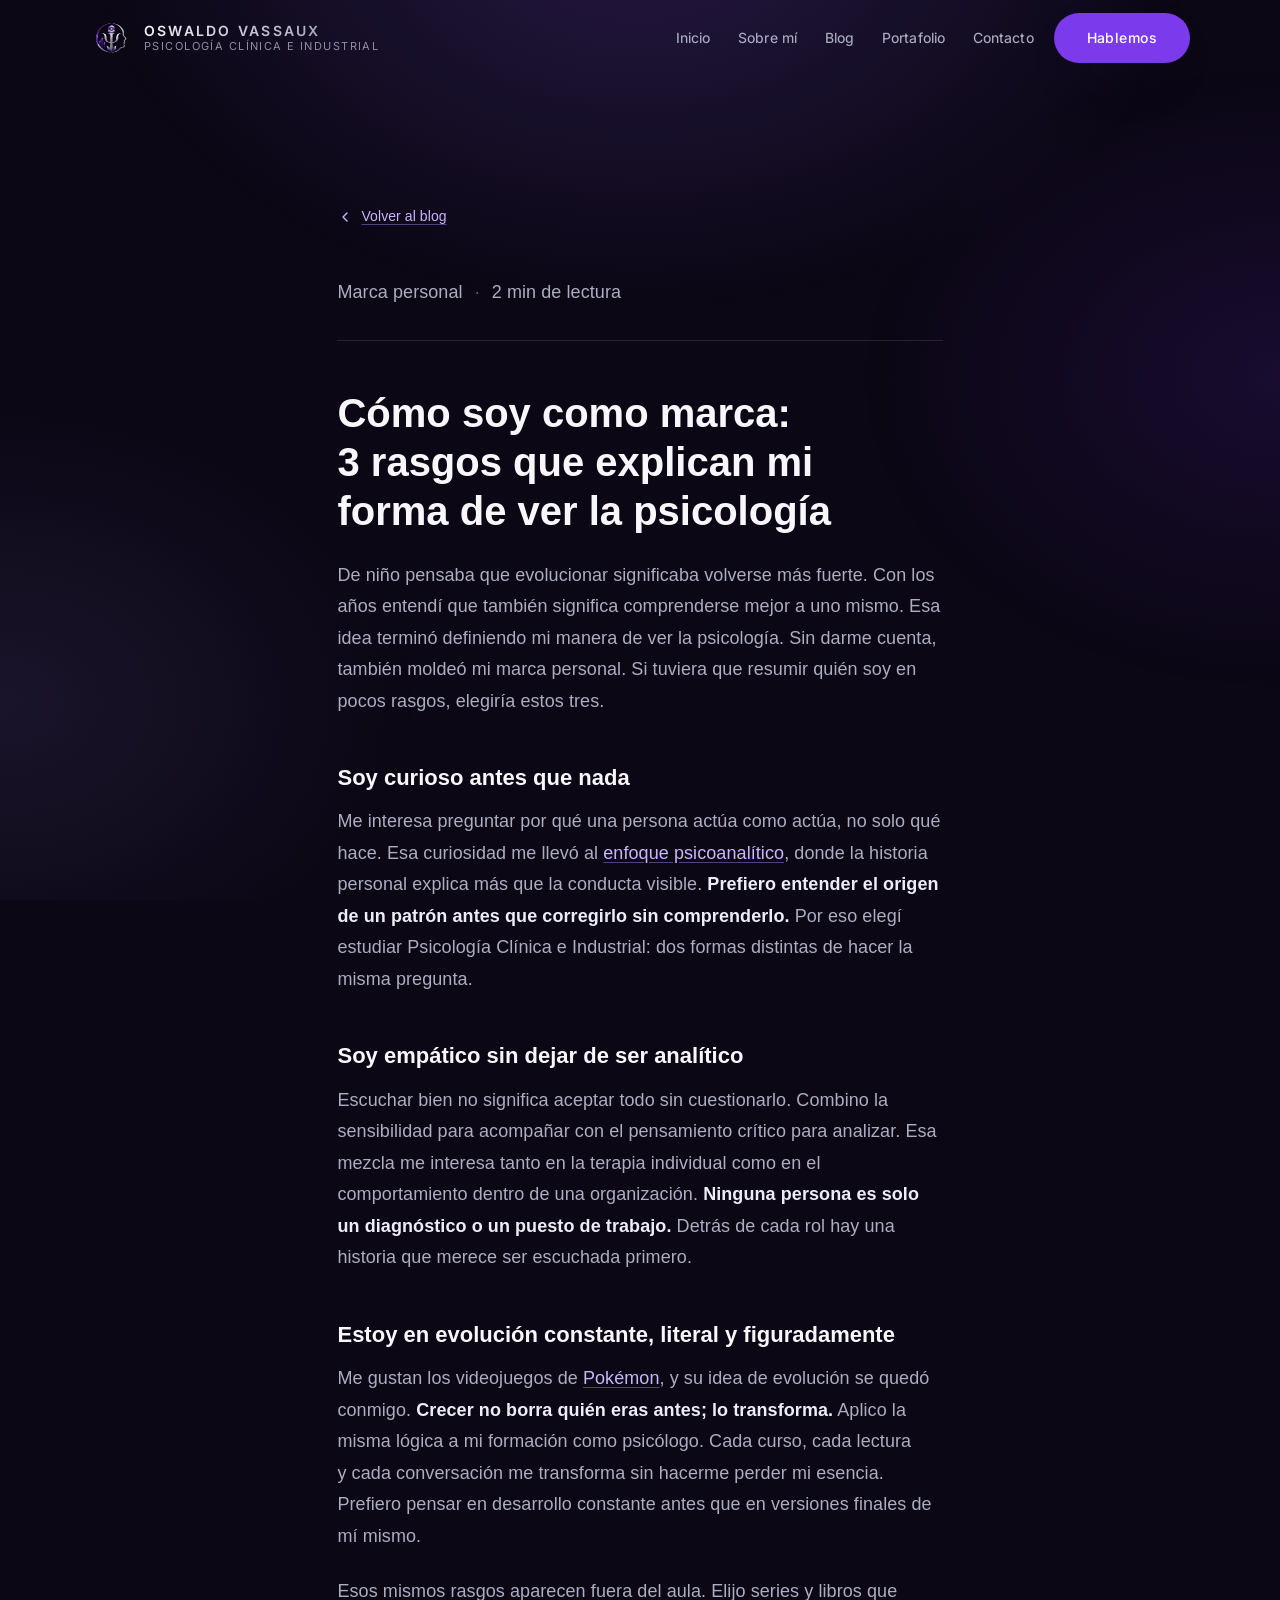
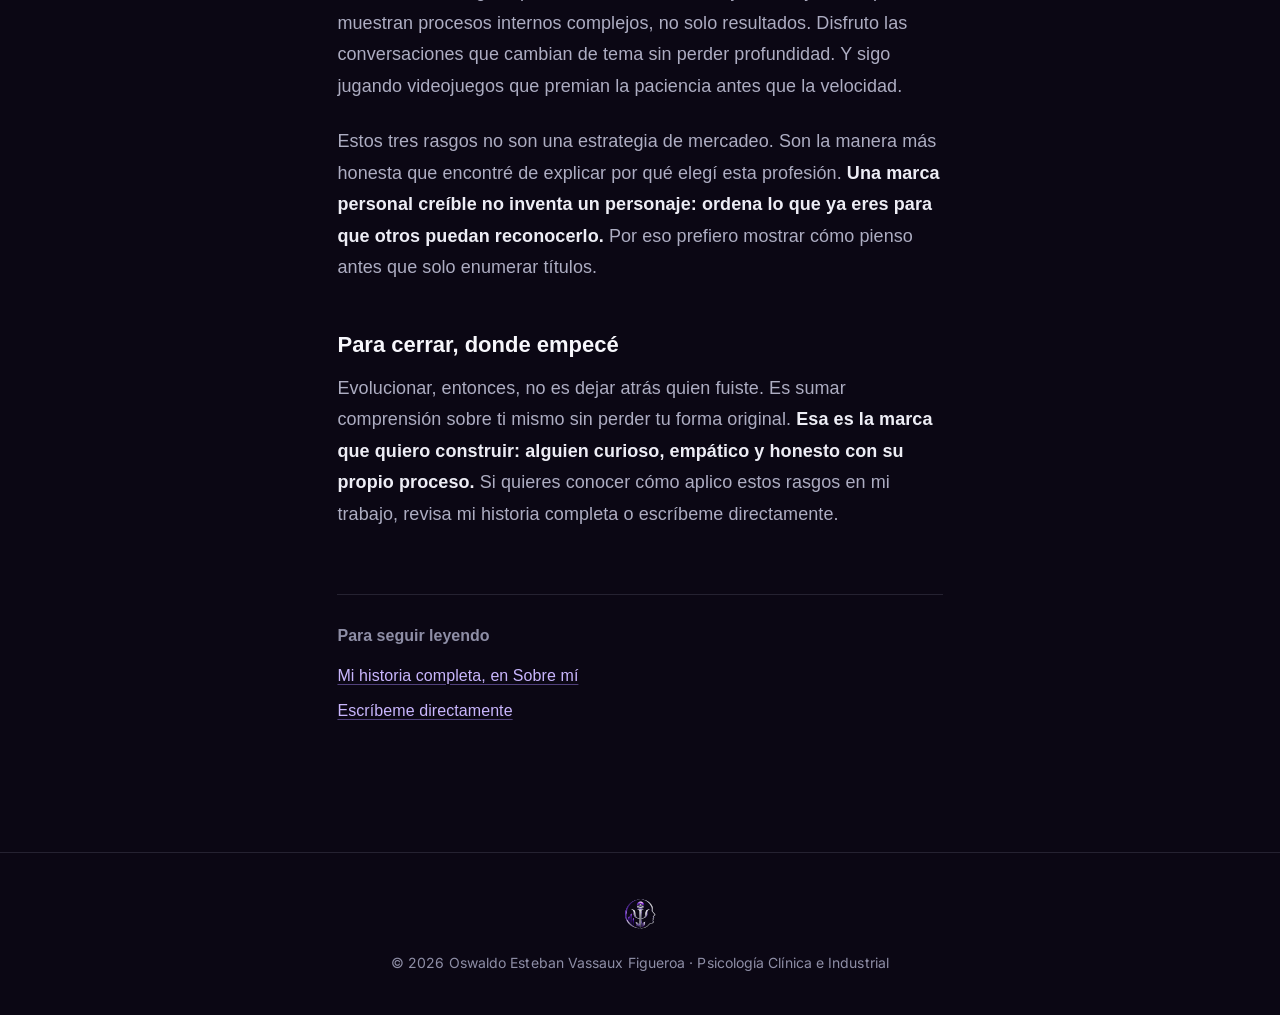
==== commit 092c35ed: "feat: agregar fotografia personal y quitar la fecha del blog - El apartado 'Quien escribe esto' en H" ====
--- a/blog-como-soy-como-marca.html
+++ b/blog-como-soy-como-marca.html
@@ -66,8 +66,6 @@
       </a>
 
       <p class="blog-post__meta">
-        <time datetime="2026-08-14">14 de agosto, 2026</time>
-        <span class="dot" aria-hidden="true">·</span>
         <span>Marca personal</span>
         <span class="dot" aria-hidden="true">·</span>
         <span>2 min de lectura</span>
--- a/assets/css/styles.css
+++ b/assets/css/styles.css
@@ -1312,18 +1312,21 @@
 }
 
 /* --------------------------------------------------------------------------
-   19b. FOTO DEL HERO (Home) + CABECERAS DE PÁGINA SECUNDARIAS
-   -------------------------------------------------------------------------- */
-
-.hero__photo-wrap {
+   19b. RETRATO (apartado de foto personal) + CABECERAS DE PÁGINA SECUNDARIAS
+   Componente reutilizable: el emblema del hero usa .mark--hero por su parte;
+   .portrait-* es exclusivamente para la fotografía de Oswaldo.
+   -------------------------------------------------------------------------- */
+
+.portrait-wrap {
   position: relative;
   display: grid;
   place-items: center;
-  width: clamp(200px, 46vw, 320px);
+  width: clamp(180px, 38vw, 260px);
   aspect-ratio: 1;
-}
-
-.hero__photo {
+  flex: none;
+}
+
+.portrait-photo {
   width: 100%;
   height: 100%;
   border-radius: 50%;
@@ -1351,6 +1354,30 @@
   z-index: 1;
 }
 .avatar-placeholder svg { width: 42%; height: 42%; opacity: 0.6; }
+
+/* Apartado "Quién escribe esto": foto + texto breve, debajo del hero */
+.portrait-section {
+  display: flex;
+  flex-direction: column;
+  align-items: center;
+  gap: var(--space-6);
+  text-align: center;
+  padding: var(--space-7);
+  border: 1px solid var(--color-border);
+  border-radius: var(--radius-xl);
+  background: linear-gradient(160deg, rgba(30, 21, 55, 0.5), rgba(16, 10, 28, 0.3));
+}
+
+.portrait-section__text { max-width: 46ch; }
+.portrait-section__text p { color: var(--color-text-muted); font-size: var(--text-base); }
+
+@media (min-width: 720px) {
+  .portrait-section {
+    flex-direction: row;
+    text-align: left;
+    padding: var(--space-8);
+  }
+}
 
 .page-hero {
   padding-block: var(--space-9) var(--space-8);
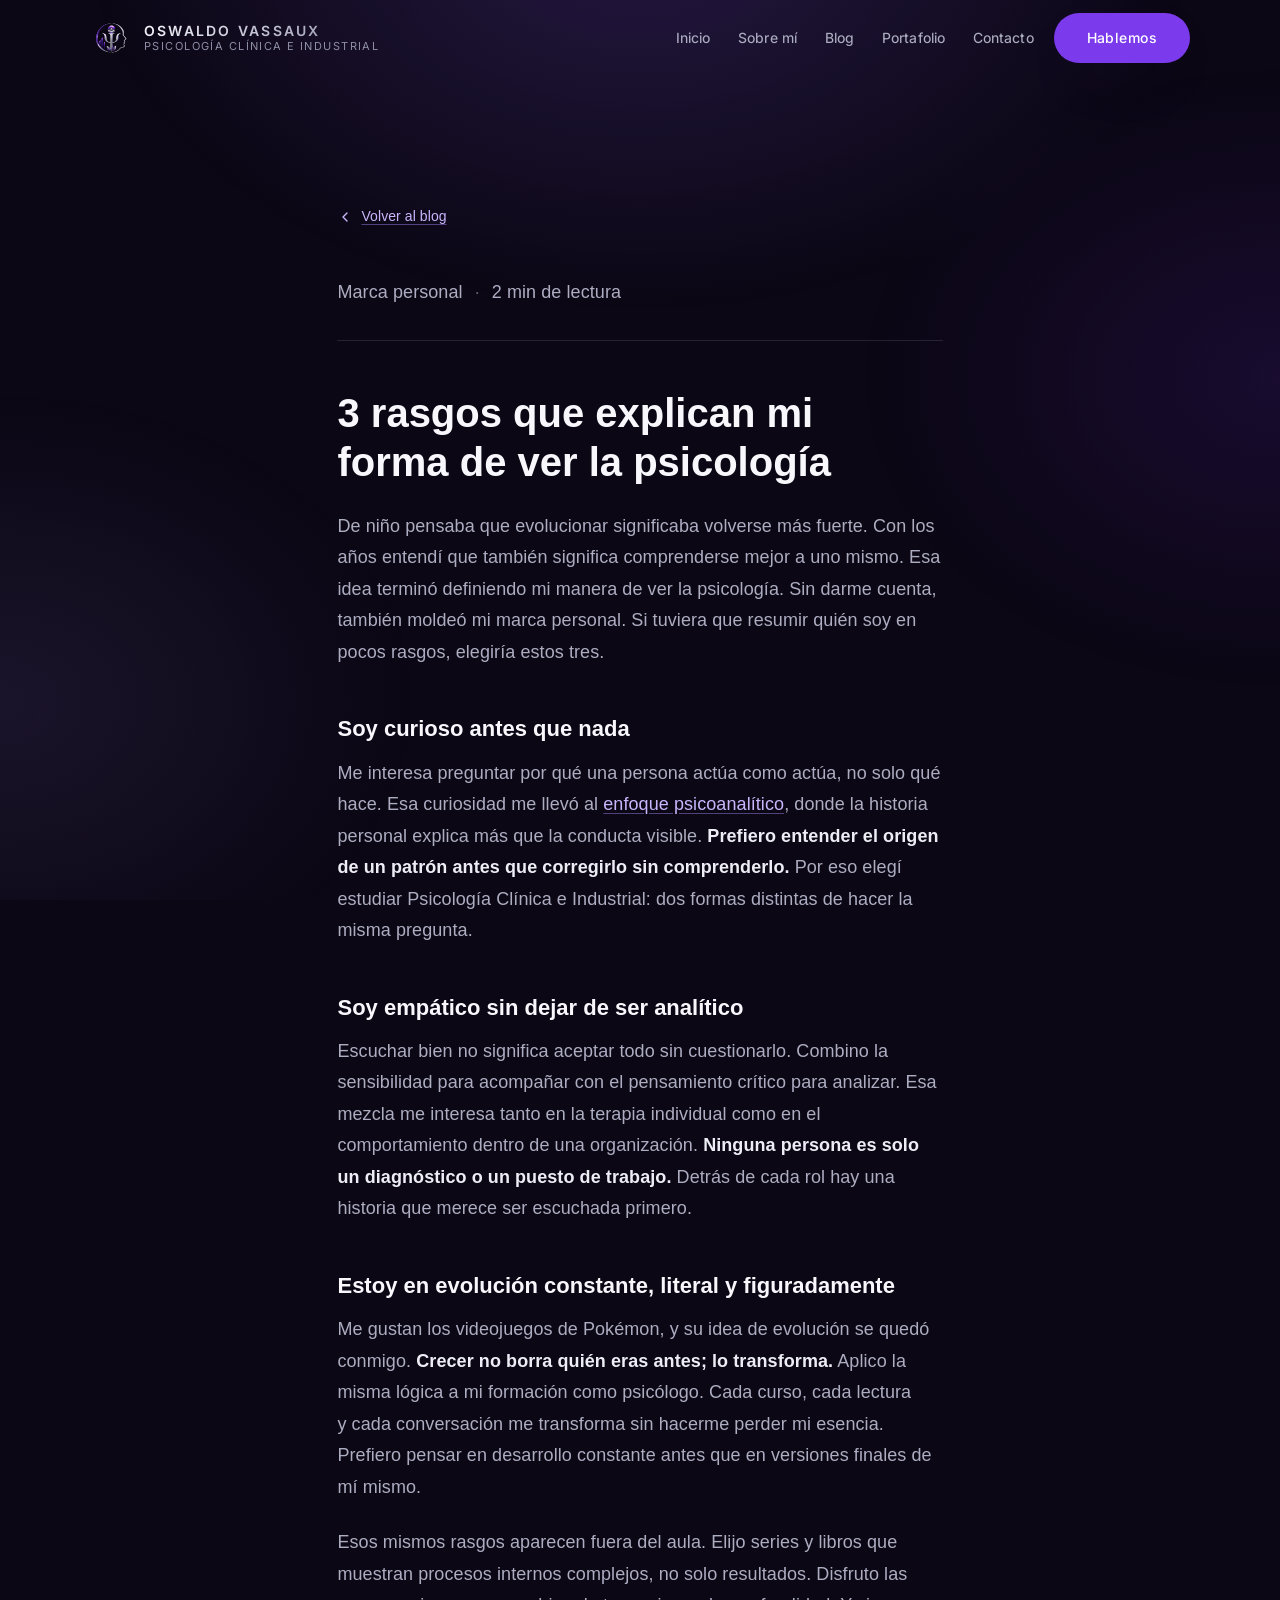
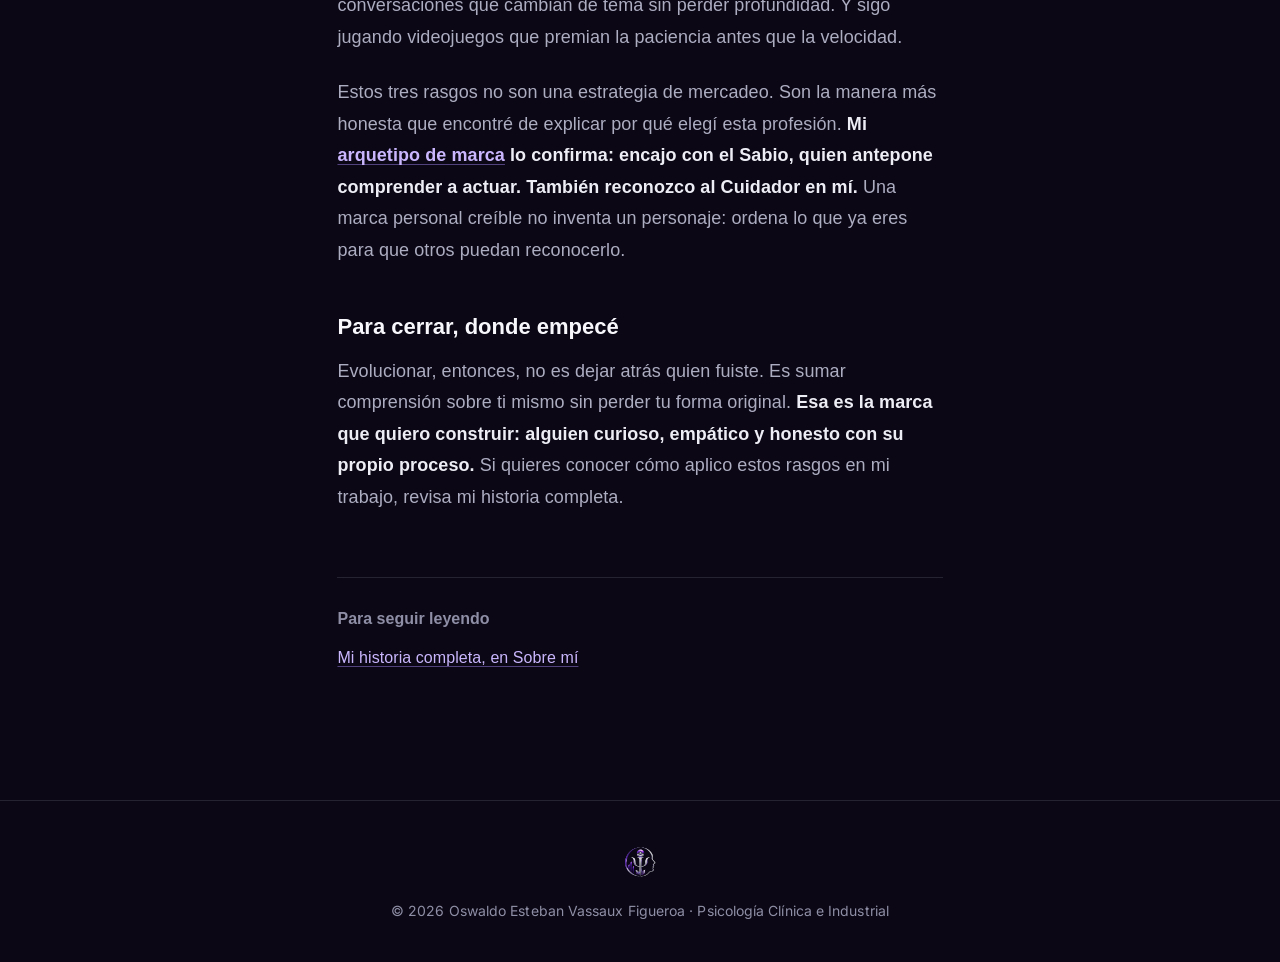
==== commit eff2a9d2: "feat: pasar todo el sitio a primera persona y ajustar blog y Sobre mi Quita 'Bienvenido' del Home, c" ====
--- a/blog-como-soy-como-marca.html
+++ b/blog-como-soy-como-marca.html
@@ -3,14 +3,14 @@
 <head>
 <meta charset="UTF-8">
 <meta name="viewport" content="width=device-width, initial-scale=1">
-<title>Cómo soy como marca: 3 rasgos que explican mi forma de ver la psicología</title>
-<meta name="description" content="Tres rasgos de marca personal —curiosidad, empatía analítica y evolución constante— que explican por qué Oswaldo Vassaux eligió la psicología.">
+<title>3 rasgos que explican mi forma de ver la psicología</title>
+<meta name="description" content="Curiosidad, empatía analítica y evolución constante: tres rasgos de marca personal que explican por qué elegí la psicología.">
 <meta name="theme-color" content="#0B0714">
 
 <meta property="og:type" content="article">
 <meta property="og:locale" content="es_GT">
-<meta property="og:title" content="Cómo soy como marca: 3 rasgos que explican mi forma de ver la psicología">
-<meta property="og:description" content="Tres rasgos de marca personal que explican por qué elegí la psicología.">
+<meta property="og:title" content="3 rasgos que explican mi forma de ver la psicología">
+<meta property="og:description" content="Curiosidad, empatía analítica y evolución constante: tres rasgos que explican por qué elegí la psicología.">
 <meta property="og:image" content="assets/img/og.jpg">
 <meta name="twitter:card" content="summary_large_image">
 
@@ -71,7 +71,7 @@
         <span>2 min de lectura</span>
       </p>
 
-      <h1 class="blog-post__title">Cómo soy como marca: 3 rasgos que explican mi forma de ver la psicología</h1>
+      <h1 class="blog-post__title">3 rasgos que explican mi forma de ver la psicología</h1>
 
       <p class="blog-post__lead">
         De niño pensaba que evolucionar significaba volverse más fuerte. Con los
@@ -104,8 +104,7 @@
 
       <h2>Estoy en evolución constante, literal y figuradamente</h2>
       <p>
-        Me gustan los videojuegos de <a href="https://www.pokemon.com/es/" target="_blank" rel="noopener noreferrer">Pokémon</a>,
-        y su idea de evolución se quedó conmigo.
+        Me gustan los videojuegos de Pokémon, y su idea de evolución se quedó conmigo.
         <strong>Crecer no borra quién eras antes; lo transforma.</strong>
         Aplico la misma lógica a mi formación como psicólogo. Cada curso, cada
         lectura y cada conversación me transforma sin hacerme perder mi esencia.
@@ -122,8 +121,9 @@
       <p>
         Estos tres rasgos no son una estrategia de mercadeo. Son la manera más
         honesta que encontré de explicar por qué elegí esta profesión.
-        <strong>Una marca personal creíble no inventa un personaje: ordena lo que ya eres para que otros puedan reconocerlo.</strong>
-        Por eso prefiero mostrar cómo pienso antes que solo enumerar títulos.
+        <strong>Mi <a href="https://es.wikipedia.org/wiki/Arquetipo" target="_blank" rel="noopener noreferrer">arquetipo de marca</a> lo confirma: encajo con el Sabio, quien antepone comprender a actuar. También reconozco al Cuidador en mí.</strong>
+        Una marca personal creíble no inventa un personaje: ordena lo que ya
+        eres para que otros puedan reconocerlo.
       </p>
 
       <h2>Para cerrar, donde empecé</h2>
@@ -132,14 +132,13 @@
         comprensión sobre ti mismo sin perder tu forma original.
         <strong>Esa es la marca que quiero construir: alguien curioso, empático y honesto con su propio proceso.</strong>
         Si quieres conocer cómo aplico estos rasgos en mi trabajo, revisa mi
-        historia completa o escríbeme directamente.
+        historia completa.
       </p>
 
       <nav class="blog-post__links" aria-label="Enlaces relacionados">
         <h2>Para seguir leyendo</h2>
         <ul>
           <li><a href="sobre-mi.html">Mi historia completa, en Sobre mí</a></li>
-          <li><a href="contacto.html">Escríbeme directamente</a></li>
         </ul>
       </nav>
 
